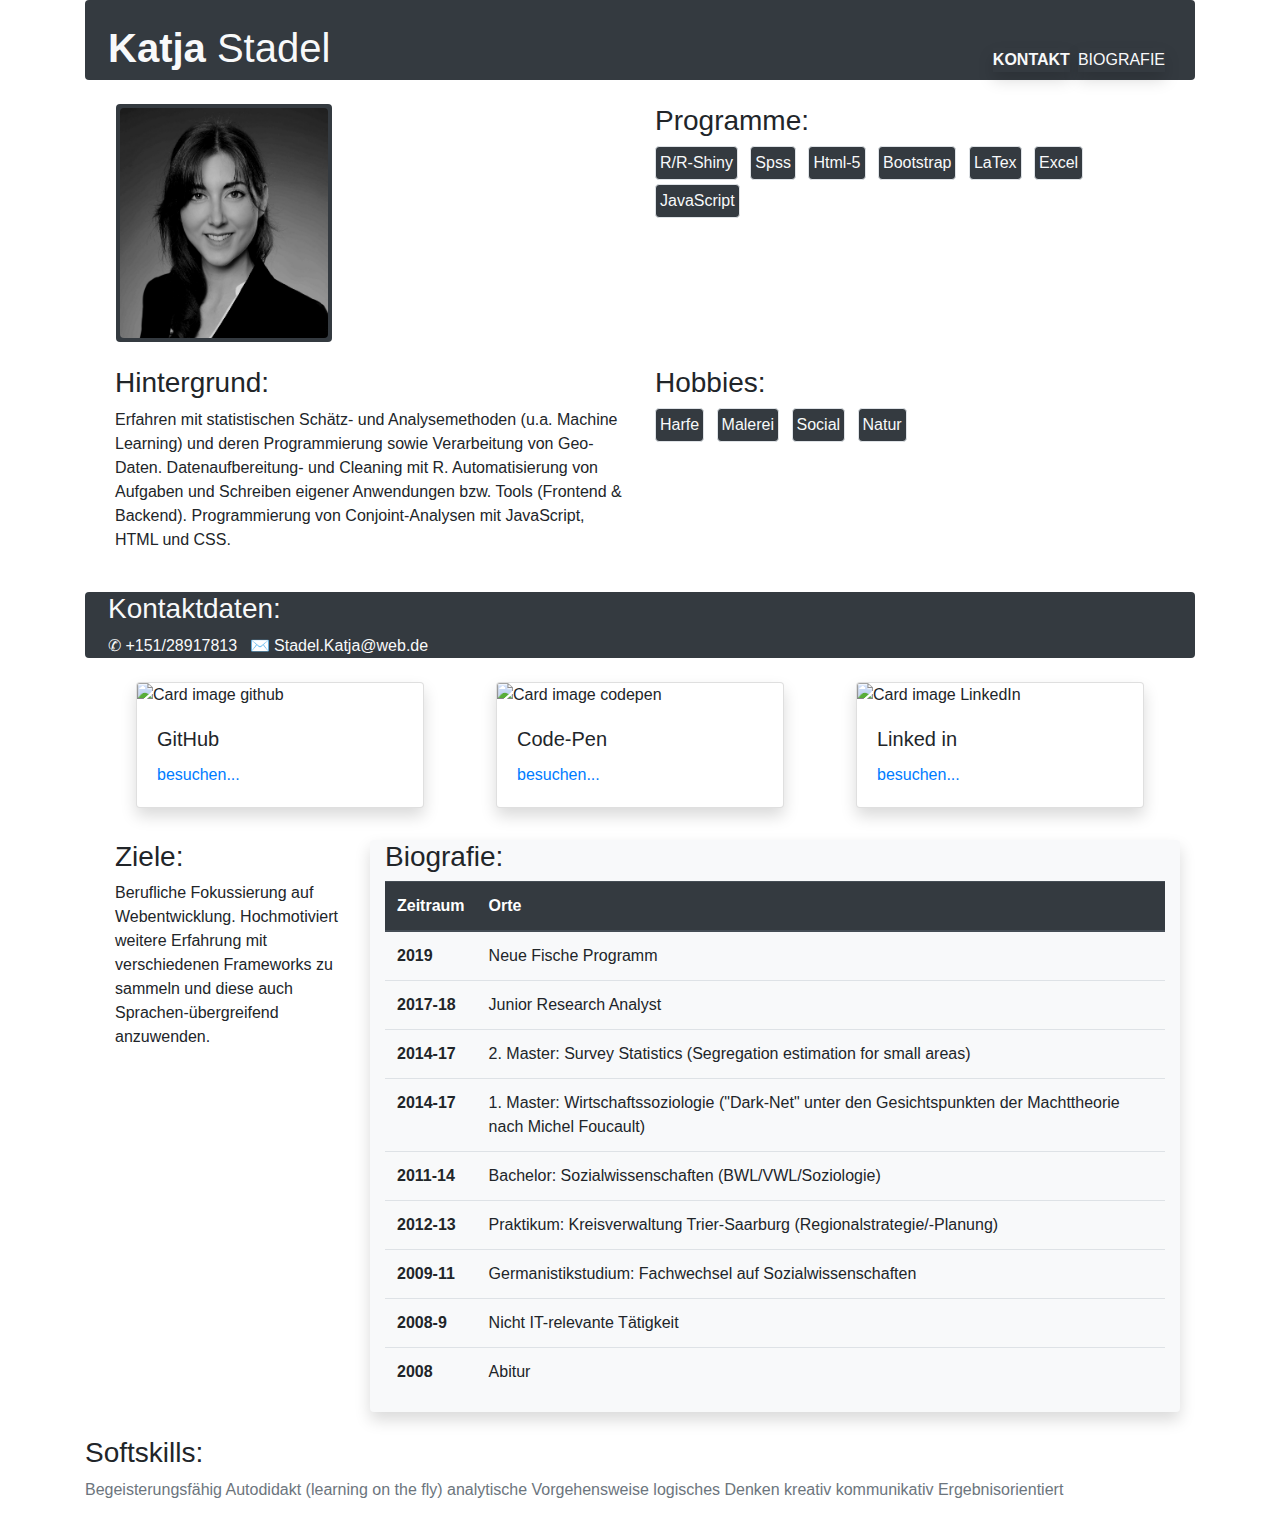
==== personal-cv/index.html @ 0ee4497e "foto+cards Neu" ====
<!DOCTYPE html>
<html lang="en">
    <head>

        <meta charset="UTF-8">
        <meta name="viewport" content="width=device-width, initial-scale=1.0">
        <meta http-equiv="X-UA-Compatible" content="ie=edge">
        <title>Document</title>
        <link rel="stylesheet" href="bootstrap.css">
        <body class="container">

            <header class="row col-sm mb-4 bg-dark rounded text-light mx-0"
                id="row1">
                <h1 class="ml-2 mt-4 text-light"> <strong>Katja</strong>
                    Stadel</h1>
                <div id="kontbio" class="col-md d-flex
                    justify-content-md-end
                    align-items-end">
                    <a class="mb-2 text-light shadow" href="#kont"
                        id="kontakt"> <strong> KONTAKT</strong> </a>
                    <a class="mb-2 ml-2 text-light shadow"
                        href="#bio"
                        id="biografie">BIOGRAFIE</a>
                </div>
            </header>

            <div class="row col-sm mx-0 mb-4" id="row2">
                <div class="ml-3 bg-dark p-1 rounded">
                    <img style="width: 13rem;" class="rounded"
                        src="bewfotosmall.jpg"
                        alt="profilbild">
                </div>
                <section class="mb-0 ml-auto col-md-6">
                    <h2 class="h3">Programme:</h2>

                    <ul class="list-inline">
                        <li class="bg-dark mb-1 text-light img-thumbnail
                            list-inline-item">R/R-Shiny</li>
                        <li class="bg-dark mb-1 text-light
                            img-thumbnail mb-1 list-inline-item">Spss</li>
                        <li class="bg-dark text-light
                            img-thumbnail mb-1 list-inline-item">Html-5</li>
                        <li class="bg-dark text-light
                            img-thumbnail mb-1 list-inline-item">Bootstrap</li>
                        <li class="bg-dark mb-1 text-light
                            img-thumbnail mb-1 list-inline-item">LaTex</li>
                        <li class="bg-dark mb-1 text-light
                            img-thumbnail list-inline-item">Excel</li>
                        <li class="bg-dark mb-1 text-light
                            img-thumbnail list-inline-item">JavaScript</li>
                    </ul>
                </section>
            </div>

            <div class="row col-sm mb-4 mx-0" id="row3">
                <section class="col-md-6">
                    <h3>Hintergrund:</h3>
                    <p>Erfahren mit statistischen Schätz- und Analysemethoden
                        (u.a. Machine Learning) und deren Programmierung sowie
                        Verarbeitung von Geo-Daten. Datenaufbereitung- und
                        Cleaning mit R. Automatisierung von Aufgaben und
                        Schreiben eigener Anwendungen bzw. Tools (Frontend &
                        Backend). Programmierung von Conjoint-Analysen mit
                        JavaScript, HTML und CSS.</p>
                </section>
                <section class="col-md-6">
                    <h3>Hobbies:</h3>
                    <ul class="list-inline">
                        <li class="bg-dark mb-1 text-light
                            img-thumbnail mb-1 list-inline-item">Harfe</li>
                        <li class="bg-dark text-light
                            img-thumbnail mb-1 list-inline-item">Malerei</li>
                        <li class="bg-dark text-light
                            img-thumbnail mb-1 list-inline-item">Social</li>
                        <li class="bg-dark text-light
                            img-thumbnail mb-1 list-inline-item">Natur</li>
                    </ul>
                </section>
            </div>

            <div class="row col-sm mb-4 bg-dark rounded text-light mx-0"
                id="row4">
                <section class="ml-2" id="kont">
                    <h3>Kontaktdaten:</h3>
                    <span class="text-light mr-2"
                        aria-hidden="true">&#9990 +151/28917813</span>
                    <span class="text-light"
                        aria-hidden="true">&#9993 Stadel.Katja@web.de</span>
                </section>
            </div>

            <div class="row mb-4 col-sm d-flex justify-content-around
                mx-0"
                id="row5">
                <div class="card mb-2 shadow" style="width: 18rem;">
                    <img class="card-img-top"
                        src="https://cdn-images-1.medium.com/max/1200/1*frC0VgM2etsVCJzJrNMZTQ.png"
                        alt="Card image github">
                    <div class="card-body">
                        <h5 class="card-title">GitHub</h5>
                        <a href="https://github.com/Kaledast" class="card-link">besuchen...</a>
                    </div>
                </div>

                <div class="card mb-2 shadow" style="width: 18rem;">
                    <img class="card-img-top"
                        src="https://www.10bestdesign.com/blog/content/images/2018/07/35.jpg"
                        alt="Card image codepen">
                    <div class="card-body">
                        <h5 class="card-title">Code-Pen</h5>
                        <a href="https://codepen.io/kaledast/"
                            class="card-link">besuchen...</a>
                    </div>
                </div>

                <div class="card mb-2 shadow" style="width: 18rem;">
                    <img class="card-img-top"
                        src="https://s3.amazonaws.com/media.eremedia.com/uploads/2017/07/linkedin4.jpg"
                        alt="Card image LinkedIn">
                    <div class="card-body">
                        <h5 class="card-title">Linked in</h5>
                        <a
                            href="https://www.linkedin.com/in/katja-stadel-8771b016a/"
                            class="card-link">besuchen...</a>
                    </div>
                </div>
            </div>


            <div class="row col-sm mx-0 mb-4" id="row6">
                <section class="col-md-3">
                    <h3>Ziele:</h3>
                    <p class="mr-2">
                        Berufliche Fokussierung auf Webentwicklung.
                        Hochmotiviert weitere Erfahrung mit verschiedenen
                        Frameworks zu sammeln und diese auch
                        Sprachen-übergreifend anzuwenden.
                    </p>
                </section>
                <section class="col-md-9 bg-light rounded shadow"
                    id="bio">
                    <h3>Biografie:</h3>
                    <table class="table">
                        <thead class="thead-dark">
                            <tr>
                                <th scope="col">Zeitraum</th>
                                <th scope="col">Orte</th>
                            </tr>
                        </thead>
                        <tbody>
                            <tr>
                                <th scope="row">2019</th>
                                <td>Neue Fische Programm</td>
                            </tr>
                            <tr>
                                <th scope="row">2017-18</th>
                                <td>Junior Research Analyst</td>
                            </tr>
                            <tr>
                                <th scope="row">2014-17</th>
                                <td>2. Master: Survey Statistics (Segregation
                                    estimation for small areas) </td>
                            </tr>
                            <tr>
                                <th scope="row">2014-17</th>
                                <td>1. Master: Wirtschaftssoziologie ("Dark-Net"
                                    unter den Gesichtspunkten der Machttheorie
                                    nach Michel Foucault)</td>
                            </tr>
                            <tr>
                                <th scope="row">2011-14</th>
                                <td>Bachelor: Sozialwissenschaften
                                    (BWL/VWL/Soziologie)</td>
                            </tr>
                            <tr>
                                <th scope="row">2012-13</th>
                                <td>Praktikum: Kreisverwaltung Trier-Saarburg
                                    (Regionalstrategie/-Planung)
                                </td>
                            </tr>
                            <tr>
                                <th scope="row">2009-11</th>
                                <td>Germanistikstudium: Fachwechsel auf
                                    Sozialwissenschaften
                                </td>
                            </tr>

                            <tr>
                                <th scope="row">2008-9</th>
                                <td>Nicht IT-relevante Tätigkeit
                                </td>
                            </tr>
                            <tr>
                                <th scope="row">2008</th>
                                <td>Abitur</td>
                            </tr>
                        </tbody>
                    </table>
                </section>
            </div>

            <footer class="row">
                <section class="col">
                    <h3>Softskills:</h3>
                    <p class="mr-2 text-muted">
                        Begeisterungsfähig
                        Autodidakt (learning on the fly)
                        analytische Vorgehensweise
                        logisches Denken
                        kreativ
                        kommunikativ
                        Ergebnisorientiert
                    </p>
                </section>
            </footer>

        </body>
    </html>
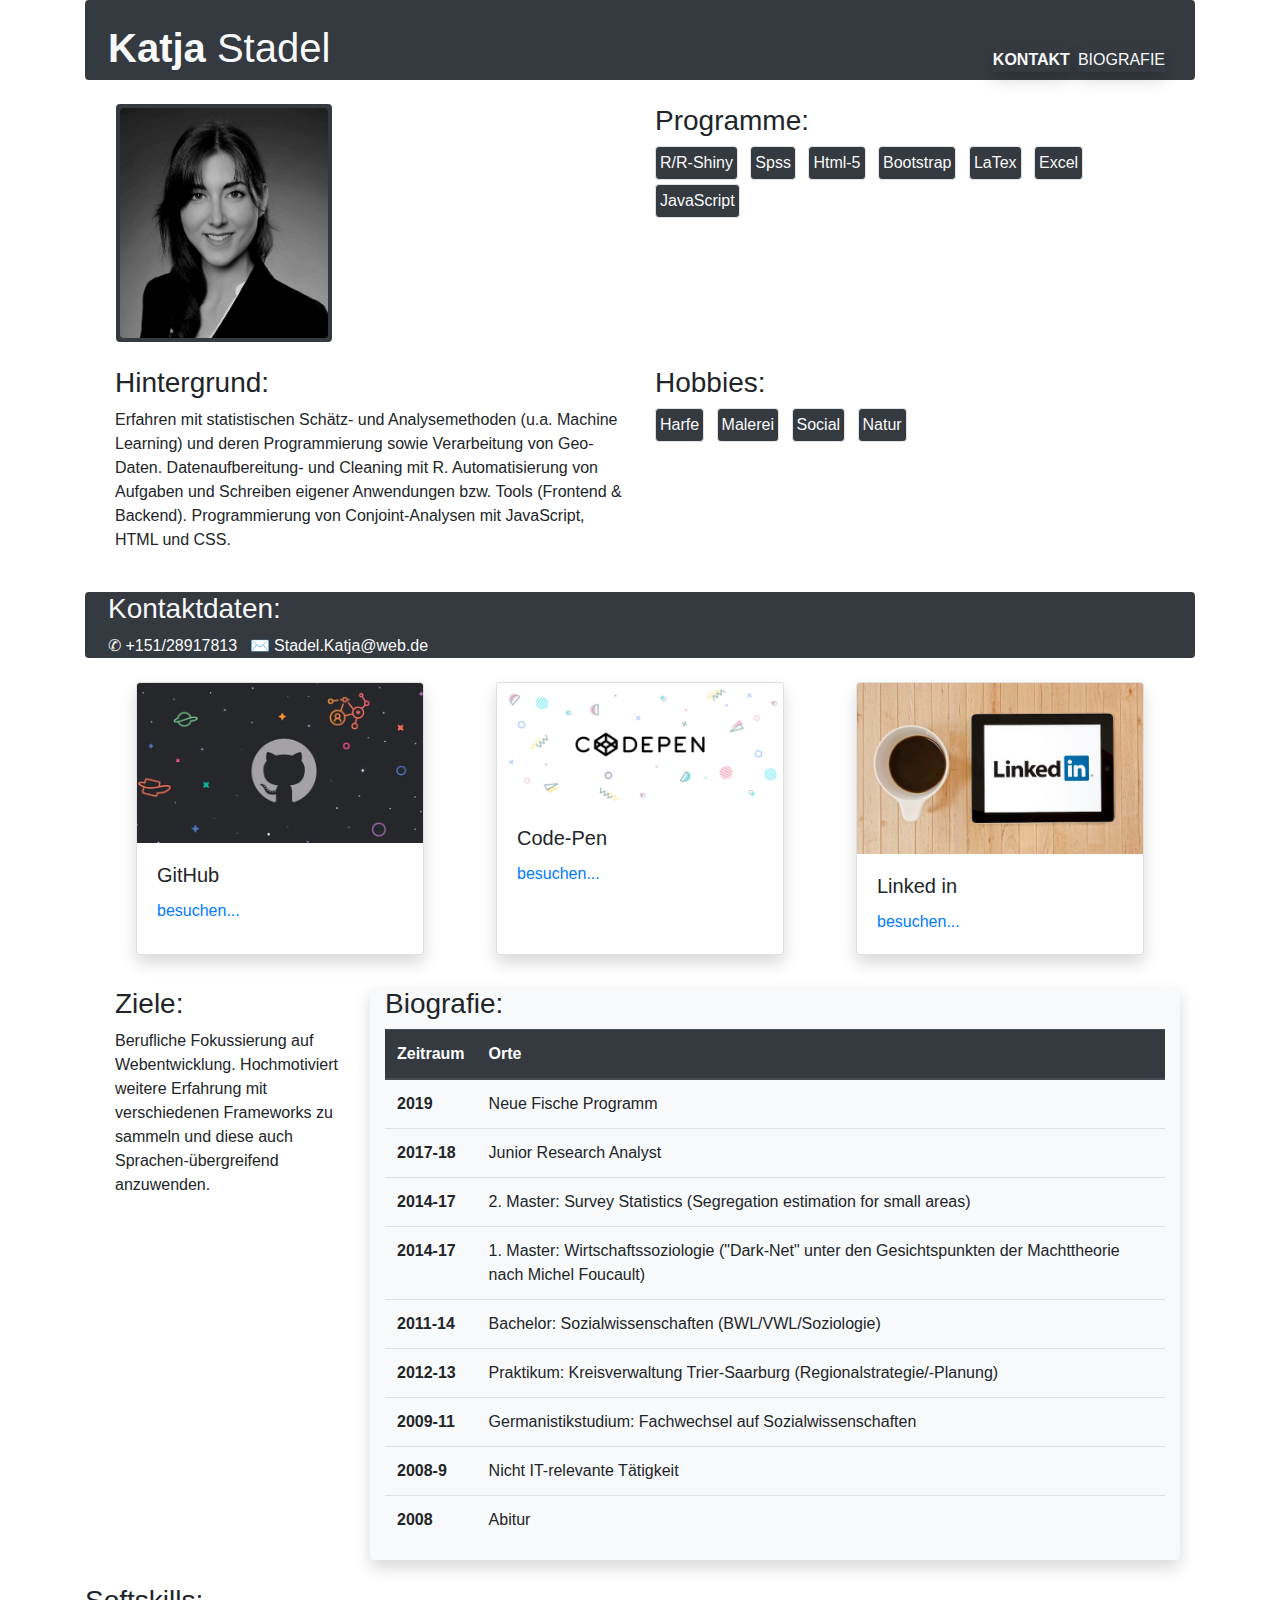
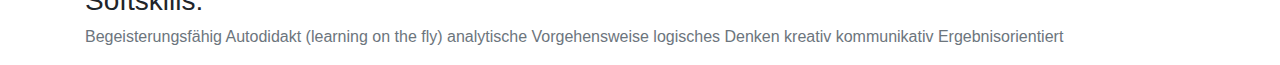
==== commit 4e8dda11: "images neu" ====
--- a/personal-cv/index.html
+++ b/personal-cv/index.html
@@ -27,7 +27,7 @@
             <div class="row col-sm mx-0 mb-4" id="row2">
                 <div class="ml-3 bg-dark p-1 rounded">
                     <img style="width: 13rem;" class="rounded"
-                        src="bewfotosmall.jpg"
+                        src="images/bewfotosmall.jpg"
                         alt="profilbild">
                 </div>
                 <section class="mb-0 ml-auto col-md-6">
@@ -93,8 +93,13 @@
                 mx-0"
                 id="row5">
                 <div class="card mb-2 shadow" style="width: 18rem;">
+                    <!-- 
+                        <img class="card-img-top"
+                        src="https://cdn-images-1.medium.com/max/1200/1*frC0VgM2etsVCJzJrNMZTQ.png"
+                        alt="Card image github">
+                    -->
                     <img class="card-img-top"
-                        src="https://cdn-images-1.medium.com/max/1200/1*frC0VgM2etsVCJzJrNMZTQ.png"
+                        src="images/github.jpeg"
                         alt="Card image github">
                     <div class="card-body">
                         <h5 class="card-title">GitHub</h5>
@@ -103,8 +108,13 @@
                 </div>
 
                 <div class="card mb-2 shadow" style="width: 18rem;">
+                    <!--
+                        <img class="card-img-top"
+                        src="https://www.10bestdesign.com/blog/content/images/2018/07/35.jpg"
+                        alt="Card image codepen">
+                   -->
                     <img class="card-img-top"
-                        src="https://www.10bestdesign.com/blog/content/images/2018/07/35.jpg"
+                        src="images/codepen.png"
                         alt="Card image codepen">
                     <div class="card-body">
                         <h5 class="card-title">Code-Pen</h5>
@@ -114,8 +124,13 @@
                 </div>
 
                 <div class="card mb-2 shadow" style="width: 18rem;">
+                    <!--
+                                            <img class="card-img-top"
+                        src="https://s3.amazonaws.com/media.eremedia.com/uploads/2017/07/linkedin4.jpg"
+                        alt="Card image LinkedIn">
+                    -->
                     <img class="card-img-top"
-                        src="https://s3.amazonaws.com/media.eremedia.com/uploads/2017/07/linkedin4.jpg"
+                        src="images/linkedin2.jpg"
                         alt="Card image LinkedIn">
                     <div class="card-body">
                         <h5 class="card-title">Linked in</h5>
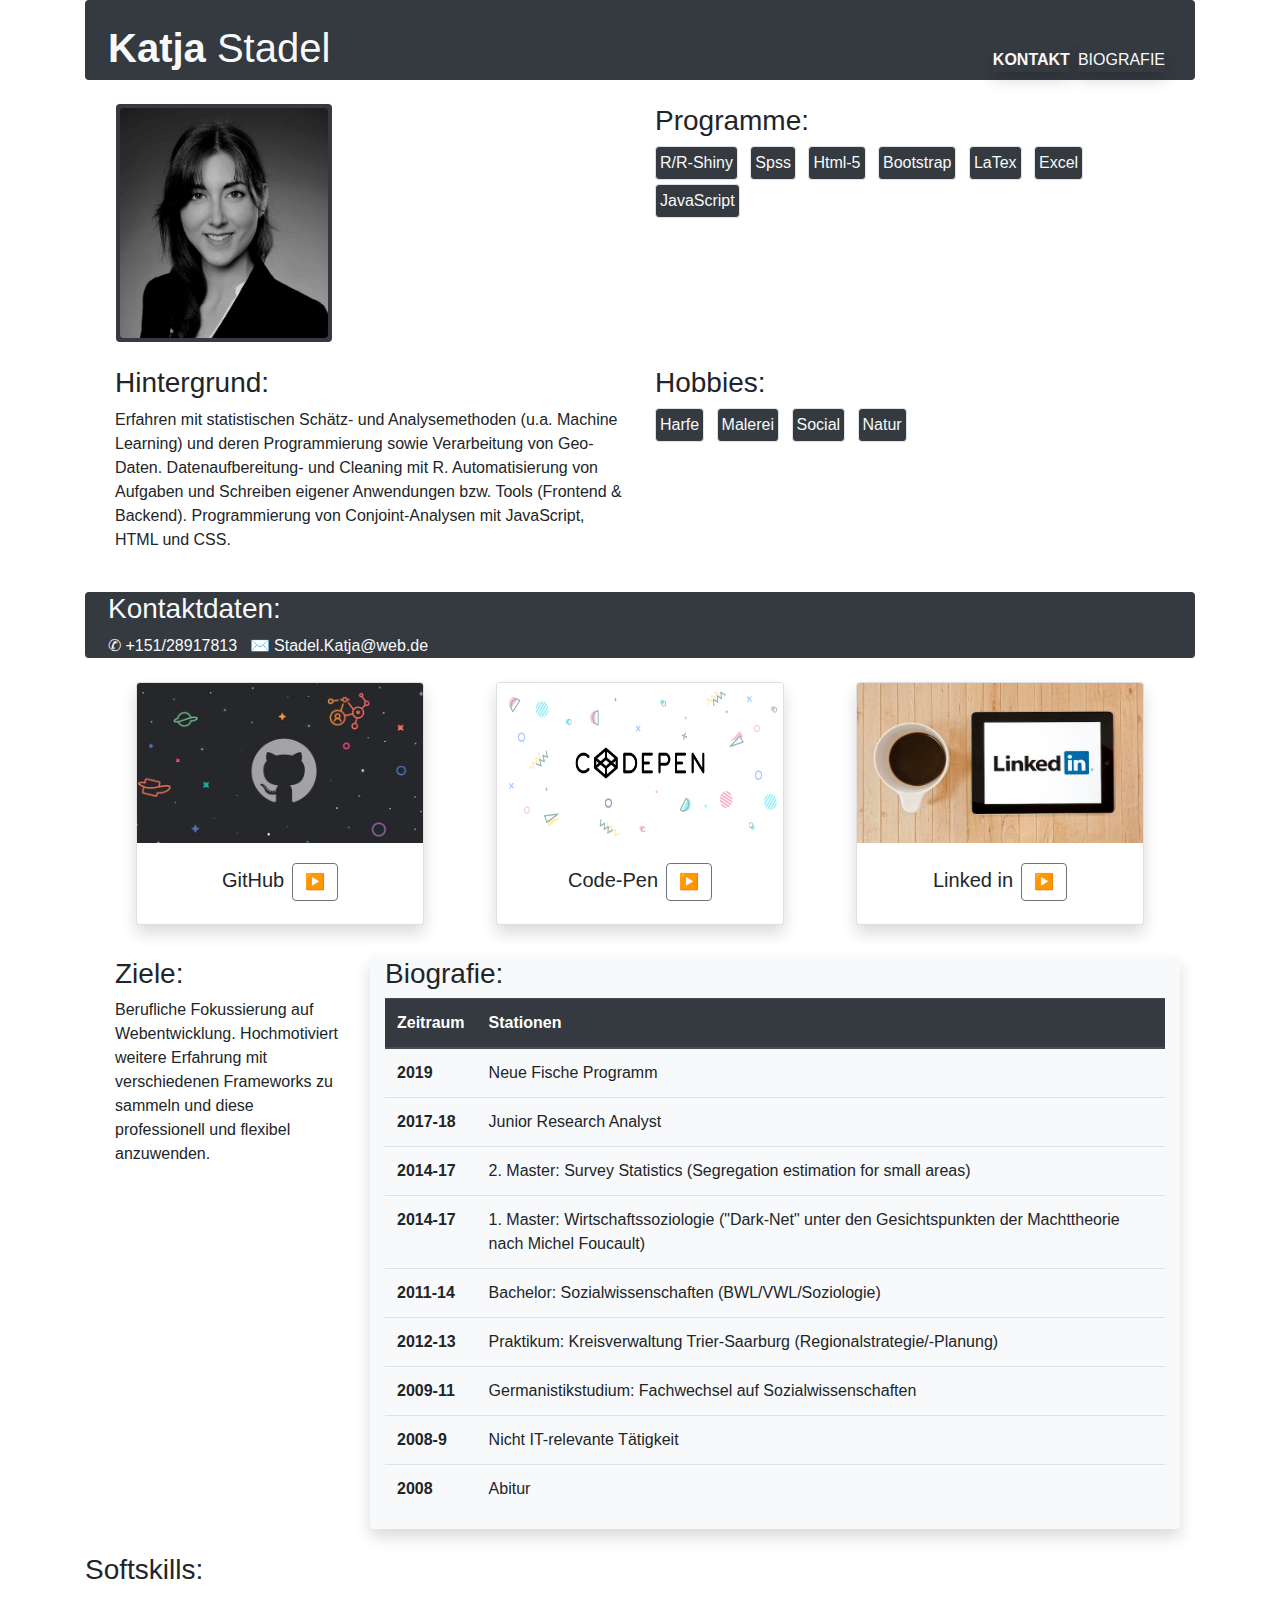
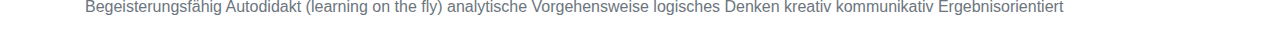
==== commit 8477d2d6: "playbuttons image rrsize" ====
--- a/personal-cv/index.html
+++ b/personal-cv/index.html
@@ -92,51 +92,42 @@
             <div class="row mb-4 col-sm d-flex justify-content-around
                 mx-0"
                 id="row5">
-                <div class="card mb-2 shadow" style="width: 18rem;">
-                    <!-- 
-                        <img class="card-img-top"
-                        src="https://cdn-images-1.medium.com/max/1200/1*frC0VgM2etsVCJzJrNMZTQ.png"
-                        alt="Card image github">
-                    -->
-                    <img class="card-img-top"
+                <div class="card mb-2 shadow d-flex" style="width: 18rem;">
+                    <img style="height:10rem" class="card-img-top"
                         src="images/github.jpeg"
                         alt="Card image github">
-                    <div class="card-body">
-                        <h5 class="card-title">GitHub</h5>
-                        <a href="https://github.com/Kaledast" class="card-link">besuchen...</a>
+                    <div class="card-body d-flex align-items-baseline
+                        justify-content-center">
+                        <h5 class="card-title mr-2">GitHub</h5>
+                        <a href="https://github.com/Kaledast" class="btn
+                            btn-outline-secondary"> &#9654</a>
                     </div>
                 </div>
 
                 <div class="card mb-2 shadow" style="width: 18rem;">
-                    <!--
-                        <img class="card-img-top"
-                        src="https://www.10bestdesign.com/blog/content/images/2018/07/35.jpg"
-                        alt="Card image codepen">
-                   -->
-                    <img class="card-img-top"
+                    <img style="height:10rem" class="card-img-top"
                         src="images/codepen.png"
                         alt="Card image codepen">
-                    <div class="card-body">
-                        <h5 class="card-title">Code-Pen</h5>
+                    <div class="card-body d-flex align-items-baseline
+                        justify-content-center">
+                        <h5 class="card-title mr-2">Code-Pen</h5>
                         <a href="https://codepen.io/kaledast/"
-                            class="card-link">besuchen...</a>
+                            class="btn
+                            btn-outline-secondary"> &#9654</a>
                     </div>
                 </div>
 
                 <div class="card mb-2 shadow" style="width: 18rem;">
-                    <!--
-                                            <img class="card-img-top"
-                        src="https://s3.amazonaws.com/media.eremedia.com/uploads/2017/07/linkedin4.jpg"
-                        alt="Card image LinkedIn">
-                    -->
-                    <img class="card-img-top"
+                    <img style="height:10rem" class="card-img-top"
                         src="images/linkedin2.jpg"
                         alt="Card image LinkedIn">
-                    <div class="card-body">
-                        <h5 class="card-title">Linked in</h5>
+                    <div class="card-body d-flex align-items-baseline
+                        justify-content-center">
+                        <h5 class="card-title mr-2">Linked in</h5>
                         <a
                             href="https://www.linkedin.com/in/katja-stadel-8771b016a/"
-                            class="card-link">besuchen...</a>
+                            class="btn
+                            btn-outline-secondary"> &#9654</a>
                     </div>
                 </div>
             </div>
@@ -148,8 +139,9 @@
                     <p class="mr-2">
                         Berufliche Fokussierung auf Webentwicklung.
                         Hochmotiviert weitere Erfahrung mit verschiedenen
-                        Frameworks zu sammeln und diese auch
-                        Sprachen-übergreifend anzuwenden.
+                        Frameworks zu sammeln und diese professionell und
+                        flexibel
+                        anzuwenden.
                     </p>
                 </section>
                 <section class="col-md-9 bg-light rounded shadow"
@@ -159,7 +151,7 @@
                         <thead class="thead-dark">
                             <tr>
                                 <th scope="col">Zeitraum</th>
-                                <th scope="col">Orte</th>
+                                <th scope="col">Stationen</th>
                             </tr>
                         </thead>
                         <tbody>
@@ -227,6 +219,8 @@
                         Ergebnisorientiert
                     </p>
                 </section>
+
+
             </footer>
 
         </body>
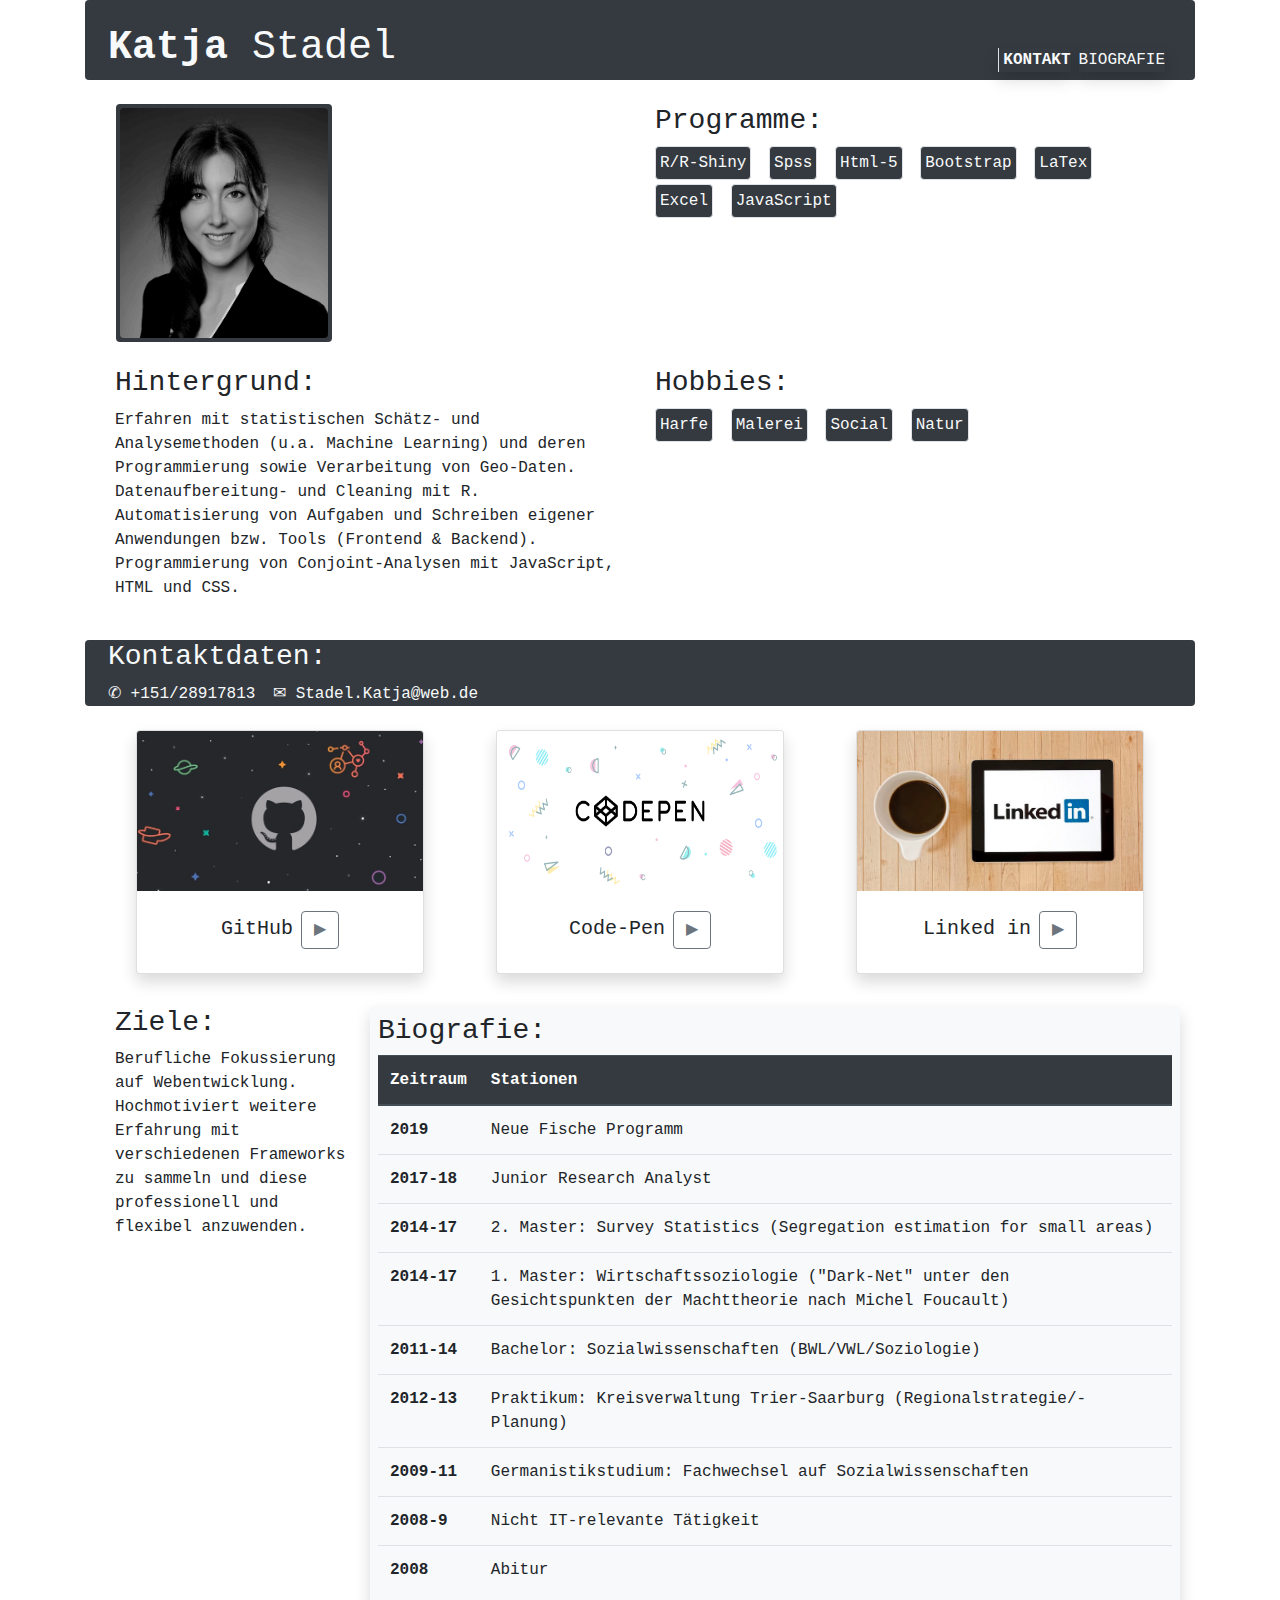
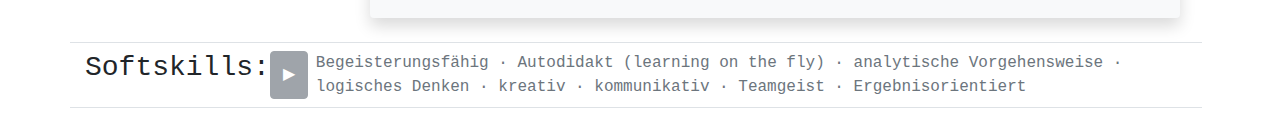
==== commit ada6dec0: "tabelle padding" ====
--- a/personal-cv/index.html
+++ b/personal-cv/index.html
@@ -6,19 +6,24 @@
         <meta name="viewport" content="width=device-width, initial-scale=1.0">
         <meta http-equiv="X-UA-Compatible" content="ie=edge">
         <title>Document</title>
+
         <link rel="stylesheet" href="bootstrap.css">
-        <body class="container">
+        <body class="container text-monospace">
 
             <header class="row col-sm mb-4 bg-dark rounded text-light mx-0"
                 id="row1">
-                <h1 class="ml-2 mt-4 text-light"> <strong>Katja</strong>
-                    Stadel</h1>
+                <h1 class="ml-2 mt-4 text-light font-weight-light
+                    text-monospace"> <span class="font-weight-bold">Katja</span>
+                    <span class="font-weight-lighter">Stadel</span></h1>
                 <div id="kontbio" class="col-md d-flex
                     justify-content-md-end
                     align-items-end">
-                    <a class="mb-2 text-light shadow" href="#kont"
-                        id="kontakt"> <strong> KONTAKT</strong> </a>
-                    <a class="mb-2 ml-2 text-light shadow"
+                    <a class="mb-2 border-left text-light shadow
+                        font-weight-bold"
+                        href="#kont"
+                        id="kontakt"><span class="ml-1"></span> KONTAKT</a>
+                    <a class="mb-2 ml-2 text-light
+                        shadow"
                         href="#bio"
                         id="biografie">BIOGRAFIE</a>
                 </div>
@@ -144,7 +149,7 @@
                         anzuwenden.
                     </p>
                 </section>
-                <section class="col-md-9 bg-light rounded shadow"
+                <section class="col-md-9 p-2 bg-light rounded shadow"
                     id="bio">
                     <h3>Biografie:</h3>
                     <table class="table">
@@ -207,18 +212,25 @@
             </div>
 
             <footer class="row">
-                <section class="col">
-                    <h3>Softskills:</h3>
-                    <p class="mr-2 text-muted">
-                        Begeisterungsfähig
-                        Autodidakt (learning on the fly)
-                        analytische Vorgehensweise
-                        logisches Denken
-                        kreativ
-                        kommunikativ
-                        Ergebnisorientiert
+                <section class="col d-flex mr-2 mb-4 border-bottom border-top
+                    align-content-start">
+                    <h3 class="mt-2">Softskills:</h3>
+                    <button class="btn btn-secondary my-2 disabled bx-2">&#9654</button>
+                    <p class="mx-2 my-2 text-muted">
+                        Begeisterungs<span>&shy</span>fähig &middot
+                        Autodi<span>&shy</span>dakt (learning <span>&shy</span>on
+                        the fly)
+                        &middot
+                        analytische Vorgehensweise &middot
+                        logisches Denken &middot
+                        kreativ &middot
+                        kommunikativ &middot
+                        Teamgeist &middot
+                        Ergebnisorien<span>&shy</span>tiert
                     </p>
                 </section>
+
+
 
 
             </footer>
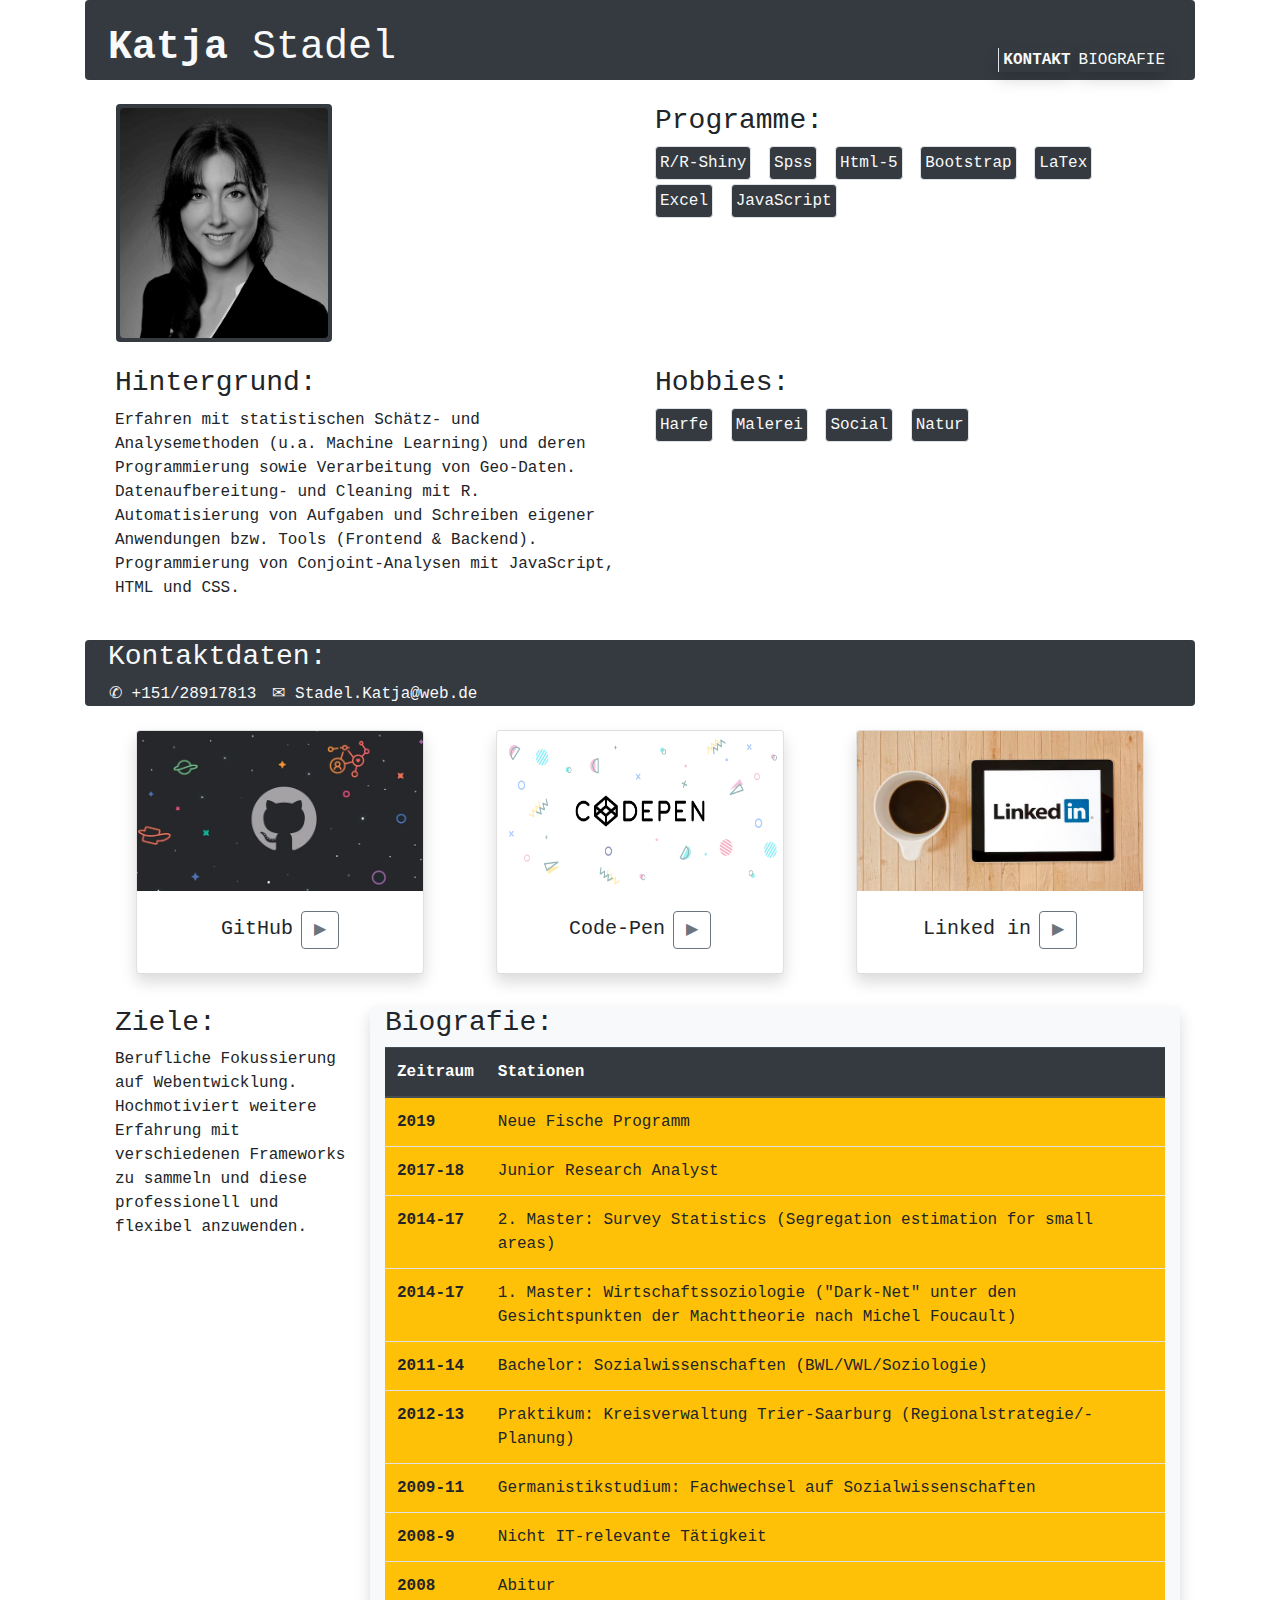
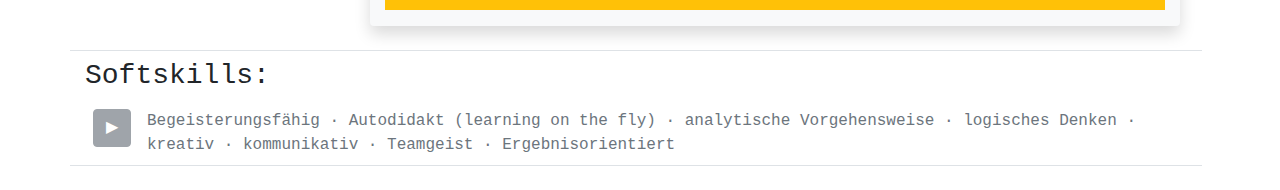
==== commit fa36e7c4: "table und icons kontakt als div" ====
--- a/personal-cv/index.html
+++ b/personal-cv/index.html
@@ -87,10 +87,11 @@
                 id="row4">
                 <section class="ml-2" id="kont">
                     <h3>Kontaktdaten:</h3>
-                    <span class="text-light mr-2"
-                        aria-hidden="true">&#9990 +151/28917813</span>
-                    <span class="text-light"
-                        aria-hidden="true">&#9993 Stadel.Katja@web.de</span>
+                    <div class="row text-light mr-4">
+                        <div class="ml-3">&#9990 +151/28917813</div>
+                        <div class="ml-3">&#9993
+                            Stadel.Katja@web.de</div>
+                    </div>
                 </section>
             </div>
 
@@ -149,10 +150,10 @@
                         anzuwenden.
                     </p>
                 </section>
-                <section class="col-md-9 p-2 bg-light rounded shadow"
+                <section class="col-md-9 m-0 bg-light rounded shadow"
                     id="bio">
                     <h3>Biografie:</h3>
-                    <table class="table">
+                    <table class="table bg-warning">
                         <thead class="thead-dark">
                             <tr>
                                 <th scope="col">Zeitraum</th>
@@ -170,13 +171,16 @@
                             </tr>
                             <tr>
                                 <th scope="row">2014-17</th>
-                                <td>2. Master: Survey Statistics (Segregation
+                                <td>2. Master: Survey Statistics
+                                    (Segregation
                                     estimation for small areas) </td>
                             </tr>
                             <tr>
                                 <th scope="row">2014-17</th>
-                                <td>1. Master: Wirtschaftssoziologie ("Dark-Net"
-                                    unter den Gesichtspunkten der Machttheorie
+                                <td>1. Master: Wirtschaftssoziologie
+                                    ("Dark-Net"
+                                    unter den Gesichtspunkten der
+                                    Machttheorie
                                     nach Michel Foucault)</td>
                             </tr>
                             <tr>
@@ -186,7 +190,8 @@
                             </tr>
                             <tr>
                                 <th scope="row">2012-13</th>
-                                <td>Praktikum: Kreisverwaltung Trier-Saarburg
+                                <td>Praktikum: Kreisverwaltung
+                                    Trier-Saarburg
                                     (Regionalstrategie/-Planung)
                                 </td>
                             </tr>
@@ -208,26 +213,36 @@
                             </tr>
                         </tbody>
                     </table>
+
+
                 </section>
             </div>
 
             <footer class="row">
-                <section class="col d-flex mr-2 mb-4 border-bottom border-top
-                    align-content-start">
+                <section class="col mr-2 mb-4
+                    border-bottom
+                    border-top">
                     <h3 class="mt-2">Softskills:</h3>
-                    <button class="btn btn-secondary my-2 disabled bx-2">&#9654</button>
-                    <p class="mx-2 my-2 text-muted">
-                        Begeisterungs<span>&shy</span>fähig &middot
-                        Autodi<span>&shy</span>dakt (learning <span>&shy</span>on
-                        the fly)
-                        &middot
-                        analytische Vorgehensweise &middot
-                        logisches Denken &middot
-                        kreativ &middot
-                        kommunikativ &middot
-                        Teamgeist &middot
-                        Ergebnisorien<span>&shy</span>tiert
-                    </p>
+
+                    <div class="d-flex
+                        justify-content-md-end
+                        align-items-start">
+                        <button class="btn
+                            btn-secondary my-2 disabled mx-2">&#9654</button>
+                        <p class="mx-2 my-2
+                            text-muted">
+                            Begeisterungs<span>&shy</span>fähig &middot
+                            Auto<span>&shy</span>didakt (learning <span>&shy</span>on
+                            the fly)
+                            &middot
+                            analytische Vorgehensweise &middot
+                            logisches Denken &middot
+                            kreativ &middot
+                            kommunikativ &middot
+                            Teamgeist &middot
+                            Ergebnisorien<span>&shy</span>tiert
+                        </p>
+                    </div>
                 </section>
 
 
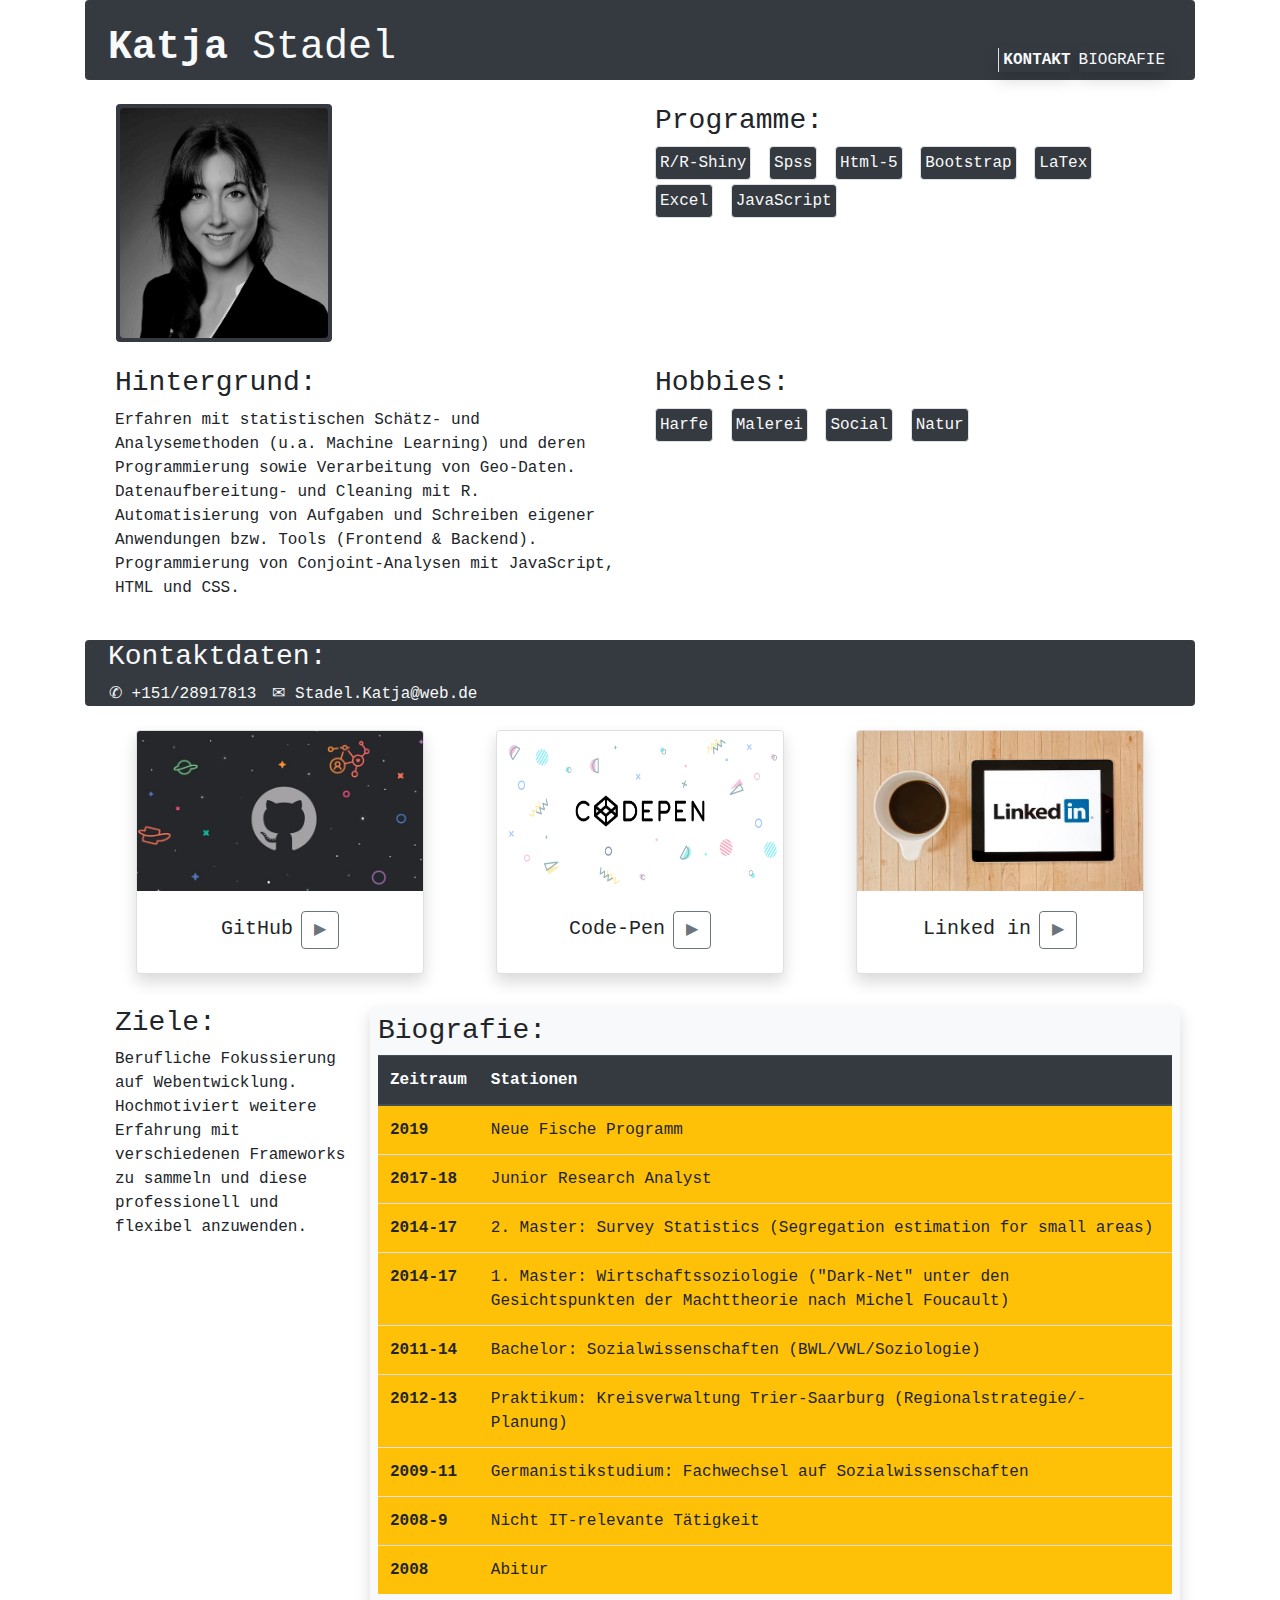
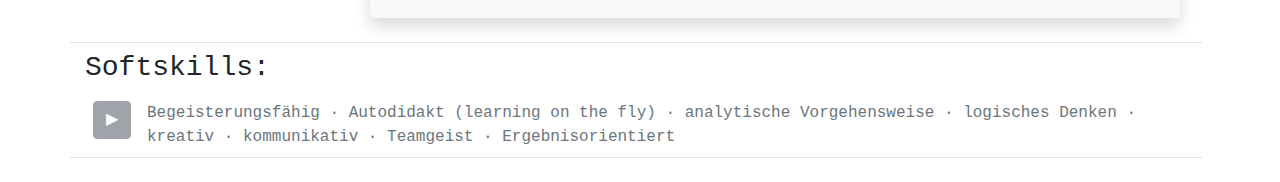
==== commit a68f2b78: "table responsive fin" ====
--- a/personal-cv/index.html
+++ b/personal-cv/index.html
@@ -150,72 +150,80 @@
                         anzuwenden.
                     </p>
                 </section>
-                <section class="col-md-9 m-0 bg-light rounded shadow"
+
+                <section class="col-md-9
+                    m-0 p-2
+                    bg-light
+                    rounded shadow"
                     id="bio">
                     <h3>Biografie:</h3>
-                    <table class="table bg-warning">
-                        <thead class="thead-dark">
-                            <tr>
-                                <th scope="col">Zeitraum</th>
-                                <th scope="col">Stationen</th>
-                            </tr>
-                        </thead>
-                        <tbody>
-                            <tr>
-                                <th scope="row">2019</th>
-                                <td>Neue Fische Programm</td>
-                            </tr>
-                            <tr>
-                                <th scope="row">2017-18</th>
-                                <td>Junior Research Analyst</td>
-                            </tr>
-                            <tr>
-                                <th scope="row">2014-17</th>
-                                <td>2. Master: Survey Statistics
-                                    (Segregation
-                                    estimation for small areas) </td>
-                            </tr>
-                            <tr>
-                                <th scope="row">2014-17</th>
-                                <td>1. Master: Wirtschaftssoziologie
-                                    ("Dark-Net"
-                                    unter den Gesichtspunkten der
-                                    Machttheorie
-                                    nach Michel Foucault)</td>
-                            </tr>
-                            <tr>
-                                <th scope="row">2011-14</th>
-                                <td>Bachelor: Sozialwissenschaften
-                                    (BWL/VWL/Soziologie)</td>
-                            </tr>
-                            <tr>
-                                <th scope="row">2012-13</th>
-                                <td>Praktikum: Kreisverwaltung
-                                    Trier-Saarburg
-                                    (Regionalstrategie/-Planung)
-                                </td>
-                            </tr>
-                            <tr>
-                                <th scope="row">2009-11</th>
-                                <td>Germanistikstudium: Fachwechsel auf
-                                    Sozialwissenschaften
-                                </td>
-                            </tr>
-
-                            <tr>
-                                <th scope="row">2008-9</th>
-                                <td>Nicht IT-relevante Tätigkeit
-                                </td>
-                            </tr>
-                            <tr>
-                                <th scope="row">2008</th>
-                                <td>Abitur</td>
-                            </tr>
-                        </tbody>
-                    </table>
-
-
-                </section>
+                    <!--
+<div class="d-flex flex-wrap">
+                    -->
+                    <div class="table-responsive">
+                        <table class="table bg-warning">
+                            <thead class="thead-dark">
+                                <tr>
+                                    <th scope="col">Zeitraum</th>
+                                    <th scope="col">Stationen</th>
+                                </tr>
+                            </thead>
+                            <tbody>
+                                <tr>
+                                    <th scope="row">2019</th>
+                                    <td>Neue Fische Programm</td>
+                                </tr>
+                                <tr>
+                                    <th scope="row">2017-18</th>
+                                    <td>Junior Research Analyst</td>
+                                </tr>
+                                <tr>
+                                    <th scope="row">2014-17</th>
+                                    <td>2. Master: Survey Statistics
+                                        (Segregation
+                                        estimation for small areas) </td>
+                                </tr>
+                                <tr>
+                                    <th scope="row">2014-17</th>
+                                    <td>1. Master: Wirtschaftssoziologie
+                                        ("Dark-Net"
+                                        unter den Gesichtspunkten der
+                                        Machttheorie
+                                        nach Michel Foucault)</td>
+                                </tr>
+                                <tr>
+                                    <th scope="row">2011-14</th>
+                                    <td>Bachelor: Sozialwissenschaften
+                                        (BWL/VWL/Soziologie)</td>
+                                </tr>
+                                <tr>
+                                    <th scope="row">2012-13</th>
+                                    <td>Praktikum: Kreisverwaltung
+                                        Trier-Saarburg
+                                        (Regionalstrategie/-Planung)
+                                    </td>
+                                </tr>
+                                <tr>
+                                    <th scope="row">2009-11</th>
+                                    <td>Germanistikstudium: Fachwechsel auf
+                                        Sozialwissenschaften
+                                    </td>
+                                </tr>
+                                <tr>
+                                    <th scope="row">2008-9</th>
+                                    <td>Nicht IT-relevante Tätigkeit
+                                    </td>
+                                </tr>
+                                <tr>
+                                    <th scope="row">2008</th>
+                                    <td>Abitur</td>
+                                </tr>
+                            </tbody>
+
+                        </table>
+                    </div>
+                </section>
+
             </div>
 
             <footer class="row">
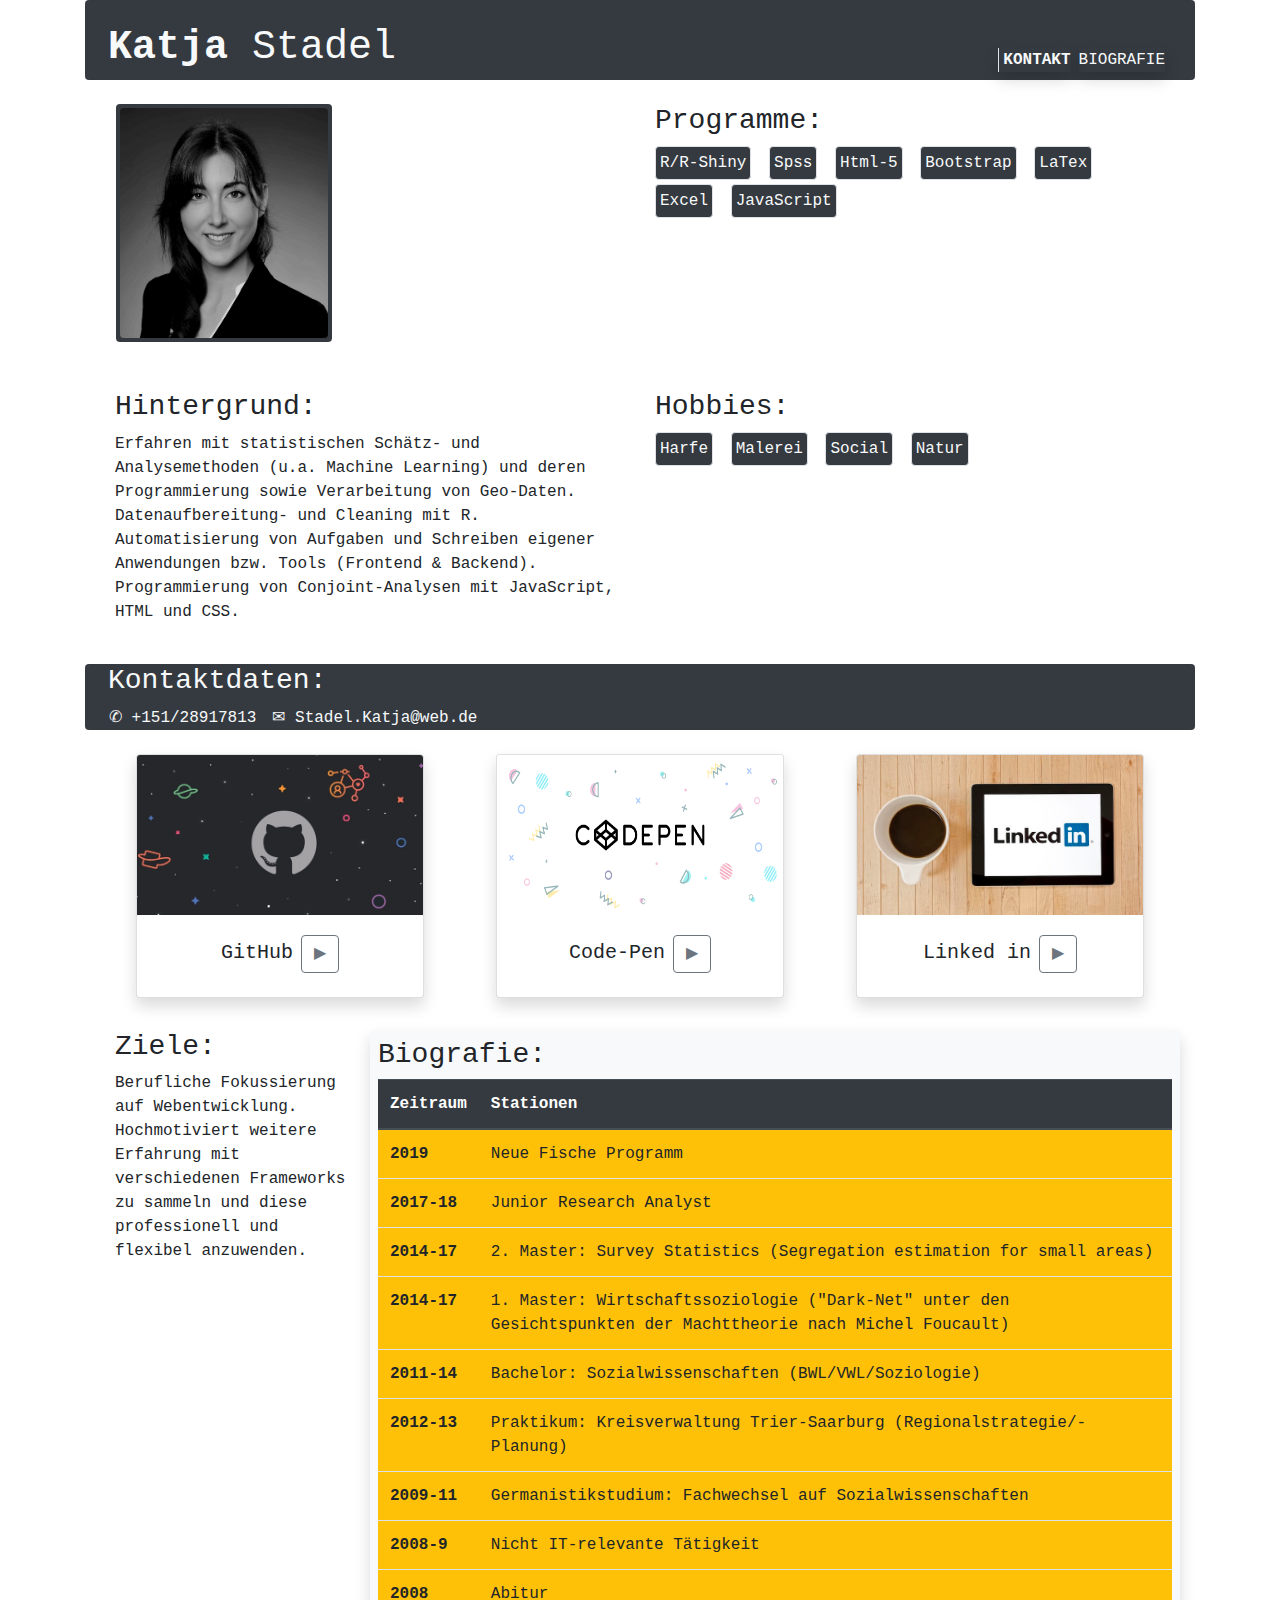
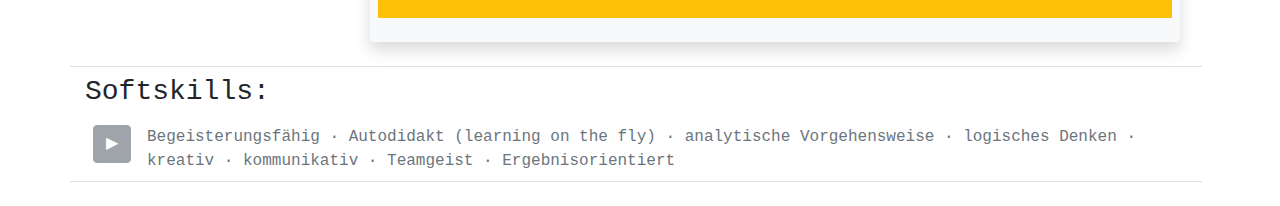
==== commit 023c9545: "justify center bewfoto" ====
--- a/personal-cv/index.html
+++ b/personal-cv/index.html
@@ -29,8 +29,9 @@
                 </div>
             </header>
 
-            <div class="row col-sm mx-0 mb-4" id="row2">
-                <div class="ml-3 bg-dark p-1 rounded">
+            <div class="row col-sm mx-0 mb-4
+                d-flex justify-content-center"id="row2">
+                <div class="ml-3 bg-dark p-1 mb-4 rounded">
                     <img style="width: 13rem;" class="rounded"
                         src="images/bewfotosmall.jpg"
                         alt="profilbild">
@@ -89,8 +90,7 @@
                     <h3>Kontaktdaten:</h3>
                     <div class="row text-light mr-4">
                         <div class="ml-3">&#9990 +151/28917813</div>
-                        <div class="ml-3">&#9993
-                            Stadel.Katja@web.de</div>
+                        <div class="ml-3">&#9993 Stadel.Katja@web.de</div>
                     </div>
                 </section>
             </div>
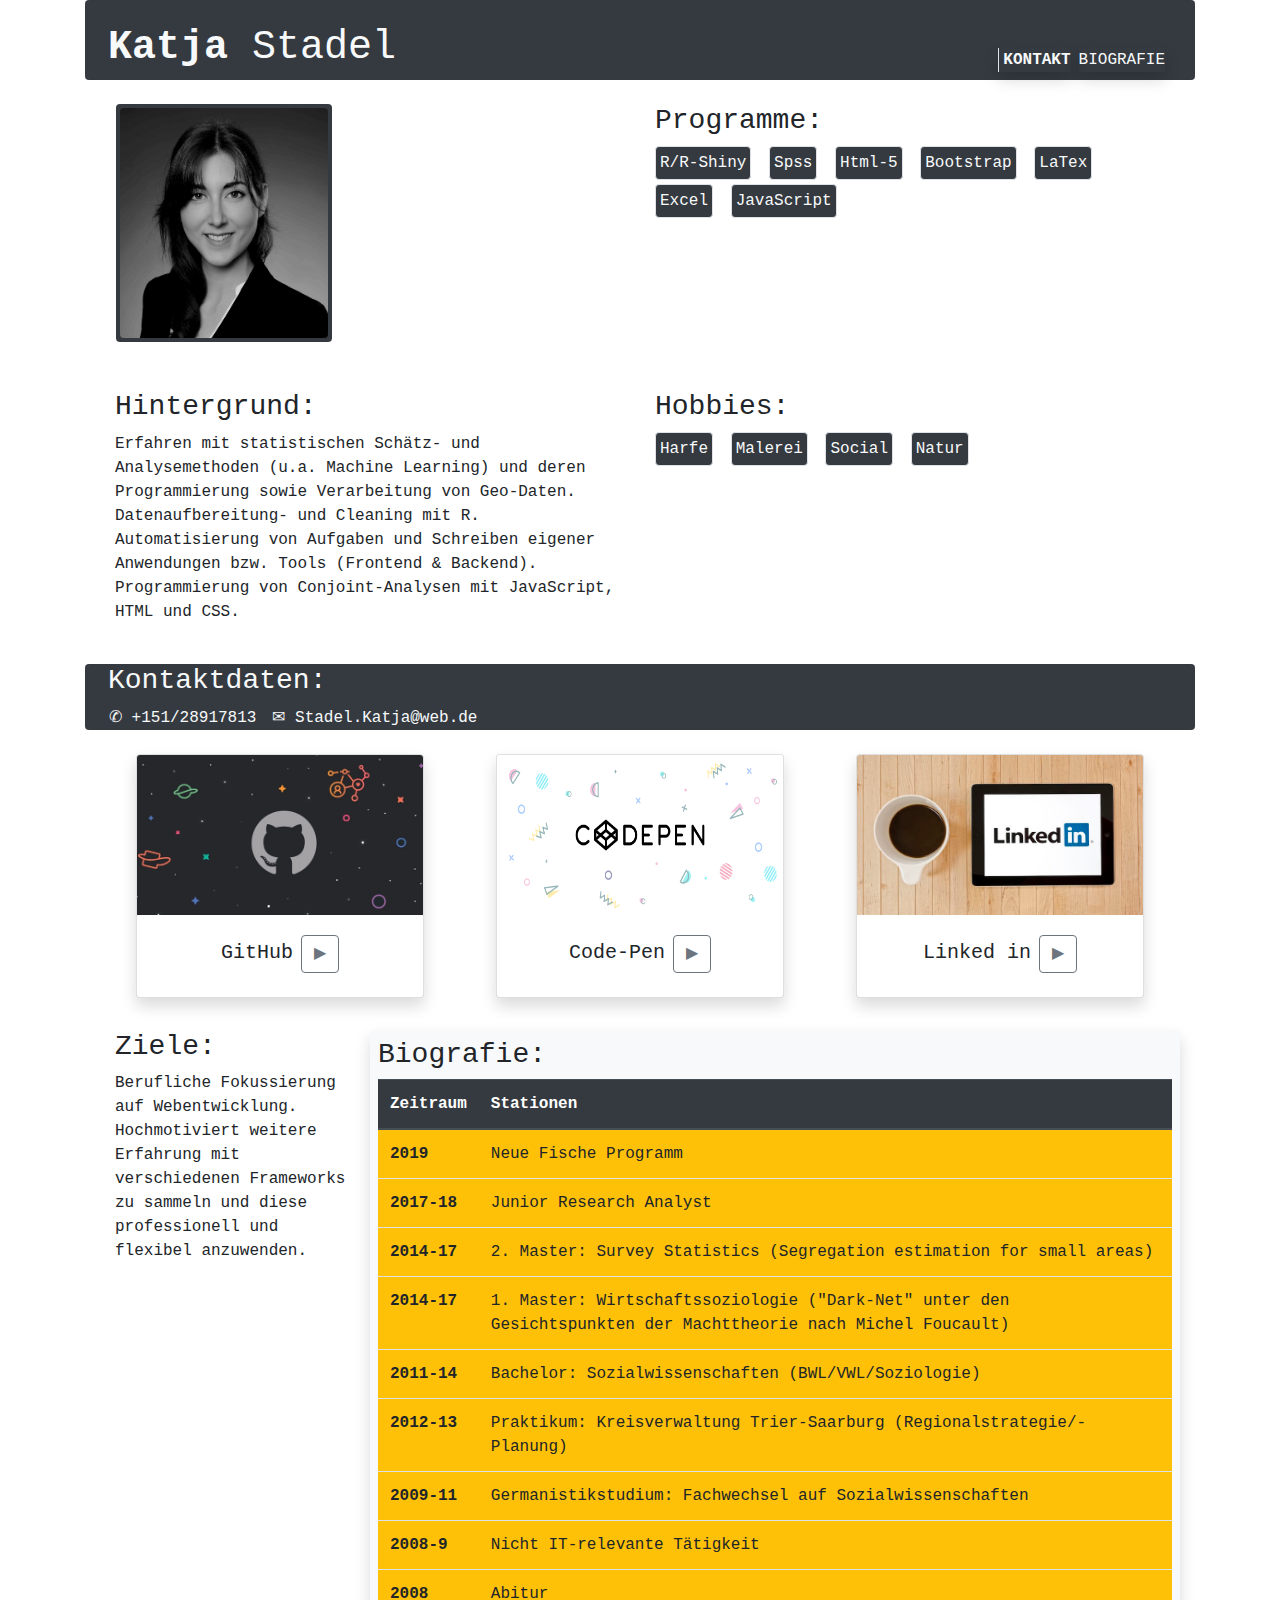
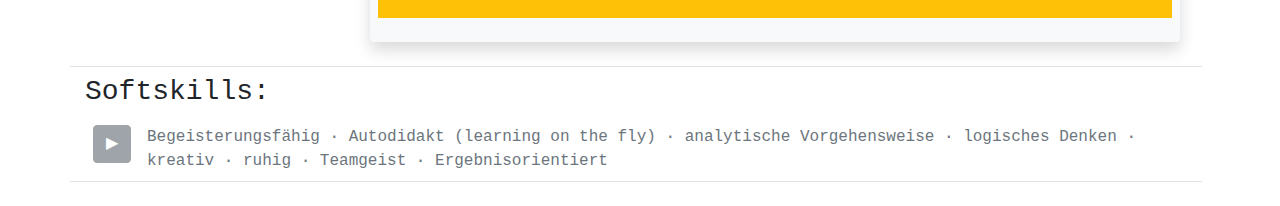
==== commit 994bf54e: "Semicolons" ====
--- a/personal-cv/index.html
+++ b/personal-cv/index.html
@@ -30,7 +30,7 @@
             </header>
 
             <div class="row col-sm mx-0 mb-4
-                d-flex justify-content-center"id="row2">
+                d-flex justify-content-center" id="row2">
                 <div class="ml-3 bg-dark p-1 mb-4 rounded">
                     <img style="width: 13rem;" class="rounded"
                         src="images/bewfotosmall.jpg"
@@ -106,7 +106,7 @@
                         justify-content-center">
                         <h5 class="card-title mr-2">GitHub</h5>
                         <a href="https://github.com/Kaledast" class="btn
-                            btn-outline-secondary"> &#9654</a>
+                            btn-outline-secondary"> &#9654;</a>
                     </div>
                 </div>
 
@@ -119,7 +119,7 @@
                         <h5 class="card-title mr-2">Code-Pen</h5>
                         <a href="https://codepen.io/kaledast/"
                             class="btn
-                            btn-outline-secondary"> &#9654</a>
+                            btn-outline-secondary"> &#9654;</a>
                     </div>
                 </div>
 
@@ -133,7 +133,7 @@
                         <a
                             href="https://www.linkedin.com/in/katja-stadel-8771b016a/"
                             class="btn
-                            btn-outline-secondary"> &#9654</a>
+                            btn-outline-secondary"> &#9654;</a>
                     </div>
                 </div>
             </div>
@@ -246,7 +246,7 @@
                             analytische Vorgehensweise &middot
                             logisches Denken &middot
                             kreativ &middot
-                            kommunikativ &middot
+                            ruhig &middot
                             Teamgeist &middot
                             Ergebnisorien<span>&shy</span>tiert
                         </p>
